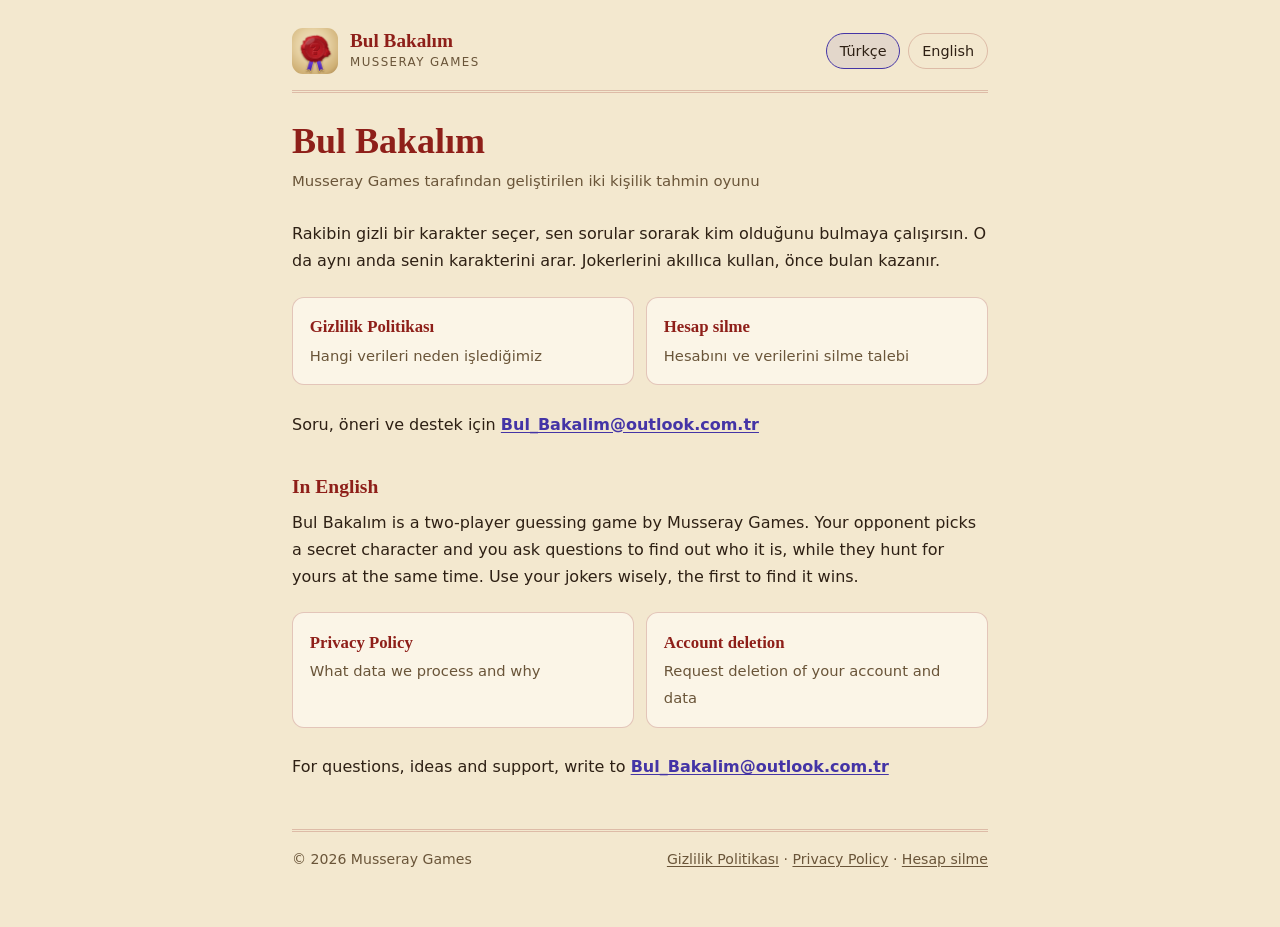
==== index.html @ 180dc4fb "Bul Bakalim sitesi, gizlilik politikasi (TR ve EN), hesap silme sayfasi ve app-ads.txt" ====
<!doctype html>
<html lang="tr">
<head>
<meta charset="utf-8">
<meta name="viewport" content="width=device-width, initial-scale=1">
<title>Bul Bakalım | Musseray Games</title>
<meta name="description" content="Bul Bakalım, Musseray Games tarafından geliştirilen iki kişilik tahmin oyunu. A two-player guessing game by Musseray Games.">
<link rel="icon" href="favicon-32.png" sizes="32x32">
<link rel="apple-touch-icon" href="apple-touch-icon.png">
<link rel="stylesheet" href="style.css">
</head>
<body>
<div class="wrap">
  <header class="top">
    <a class="brand" href="./"><img src="icon-192.png" alt="" width="46" height="46"><span><b>Bul Bakalım</b><small>Musseray Games</small></span></a>
    <nav class="lang" aria-label="Dil / Language"><a href="#tr" aria-current="page">Türkçe</a><a href="#en" hreflang="en">English</a></nav>
  </header>

  <main>
    <section id="tr">
      <h1>Bul Bakalım</h1>
      <p class="meta">Musseray Games tarafından geliştirilen iki kişilik tahmin oyunu</p>
      <p>Rakibin gizli bir karakter seçer, sen sorular sorarak kim olduğunu bulmaya çalışırsın. O da aynı anda senin karakterini arar. Jokerlerini akıllıca kullan, önce bulan kazanır.</p>
      <div class="links">
        <a href="gizlilik.html"><b>Gizlilik Politikası</b><span>Hangi verileri neden işlediğimiz</span></a>
        <a href="hesap-silme.html"><b>Hesap silme</b><span>Hesabını ve verilerini silme talebi</span></a>
      </div>
      <p>Soru, öneri ve destek için <a class="mail" href="mailto:Bul_Bakalim@outlook.com.tr">Bul_Bakalim@outlook.com.tr</a></p>
    </section>

    <section id="en" lang="en">
      <h2>In English</h2>
      <p>Bul Bakalım is a two-player guessing game by Musseray Games. Your opponent picks a secret character and you ask questions to find out who it is, while they hunt for yours at the same time. Use your jokers wisely, the first to find it wins.</p>
      <div class="links">
        <a href="privacy.html"><b>Privacy Policy</b><span>What data we process and why</span></a>
        <a href="hesap-silme.html#en"><b>Account deletion</b><span>Request deletion of your account and data</span></a>
      </div>
      <p>For questions, ideas and support, write to <a class="mail" href="mailto:Bul_Bakalim@outlook.com.tr">Bul_Bakalim@outlook.com.tr</a></p>
    </section>
  </main>

  <footer>
    <span>© 2026 Musseray Games</span>
    <span><a href="gizlilik.html">Gizlilik Politikası</a> · <a href="privacy.html" hreflang="en">Privacy Policy</a> · <a href="hesap-silme.html">Hesap silme</a></span>
  </footer>
</div>
</body>
</html>
---- style.css ----
/* Bul Bakalım / Musseray Games sitesi. Renkler oyun simgesinden (parşömen zemin, kırmızı mühür, lacivert kurdele). */
:root {
  --paper: #f3e8cf;
  --paper-2: #fbf5e7;
  --ink: #2e2014;
  --muted: #6a5539;
  --seal: #8e1f19;
  --ribbon: #4434a6;
  --rule: rgba(142, 31, 25, 0.22);
  --chip: rgba(68, 52, 166, 0.09);
  color-scheme: light;
}
@media (prefers-color-scheme: dark) {
  :root {
    --paper: #18110b;
    --paper-2: #22180f;
    --ink: #f0e4ca;
    --muted: #c3ac88;
    --seal: #f19a86;
    --ribbon: #aea6ff;
    --rule: rgba(241, 154, 134, 0.24);
    --chip: rgba(174, 166, 255, 0.12);
    color-scheme: dark;
  }
}
* { box-sizing: border-box; }
html { -webkit-text-size-adjust: 100%; }
body {
  margin: 0;
  background: var(--paper);
  color: var(--ink);
  font: 16px/1.7 system-ui, -apple-system, "Segoe UI", Roboto, "Helvetica Neue", Arial, sans-serif;
}
.wrap { max-width: 46rem; margin: 0 auto; padding: 1.75rem 1.25rem 3.5rem; }

header.top {
  display: flex; align-items: center; justify-content: space-between; gap: 1rem; flex-wrap: wrap;
  padding-bottom: 1rem; border-bottom: 3px double var(--rule);
}
.brand { display: flex; align-items: center; gap: 0.75rem; text-decoration: none; color: inherit; }
.brand img { width: 46px; height: 46px; border-radius: 11px; display: block; }
.brand b { display: block; font-family: Georgia, "Iowan Old Style", "Palatino Linotype", "Book Antiqua", serif; font-size: 1.2rem; color: var(--seal); line-height: 1.2; }
.brand small { display: block; color: var(--muted); font-size: 0.74rem; letter-spacing: 0.12em; text-transform: uppercase; }
nav.lang { display: flex; gap: 0.5rem; }
nav.lang a {
  padding: 0.3rem 0.8rem; border: 1px solid var(--rule); border-radius: 999px;
  text-decoration: none; color: var(--ink); font-size: 0.9rem;
}
nav.lang a[aria-current="page"] { background: var(--chip); border-color: var(--ribbon); }

h1, h2 { font-family: Georgia, "Iowan Old Style", "Palatino Linotype", "Book Antiqua", serif; color: var(--seal); line-height: 1.25; text-wrap: balance; }
h1 { font-size: clamp(1.7rem, 5vw, 2.25rem); margin: 1.6rem 0 0.35rem; }
h2 { font-size: 1.22rem; margin: 2.3rem 0 0.6rem; }
.meta { color: var(--muted); font-size: 0.93rem; margin: 0 0 1.6rem; }
p { margin: 0 0 1rem; }
a { color: var(--ribbon); text-underline-offset: 2px; }
strong { color: var(--ink); }
.mail { font-weight: 700; overflow-wrap: anywhere; }
.box { background: var(--paper-2); border: 1px solid var(--rule); border-radius: 12px; padding: 1rem 1.15rem; margin: 1.2rem 0; }
.box p:last-child { margin-bottom: 0; }

.links { display: grid; gap: 0.75rem; grid-template-columns: repeat(auto-fit, minmax(14rem, 1fr)); margin: 1.4rem 0 1.6rem; }
.links a {
  display: block; padding: 0.95rem 1.05rem; border: 1px solid var(--rule); border-radius: 12px;
  background: var(--paper-2); text-decoration: none; color: var(--ink);
}
.links a:hover { border-color: var(--ribbon); }
.links a b { display: block; color: var(--seal); font-family: Georgia, "Iowan Old Style", "Palatino Linotype", serif; font-size: 1.05rem; }
.links a span { color: var(--muted); font-size: 0.92rem; }

footer {
  margin-top: 3rem; padding-top: 1rem; border-top: 3px double var(--rule);
  color: var(--muted); font-size: 0.88rem; display: flex; gap: 0.5rem 1.25rem; flex-wrap: wrap; justify-content: space-between;
}
footer a { color: var(--muted); }
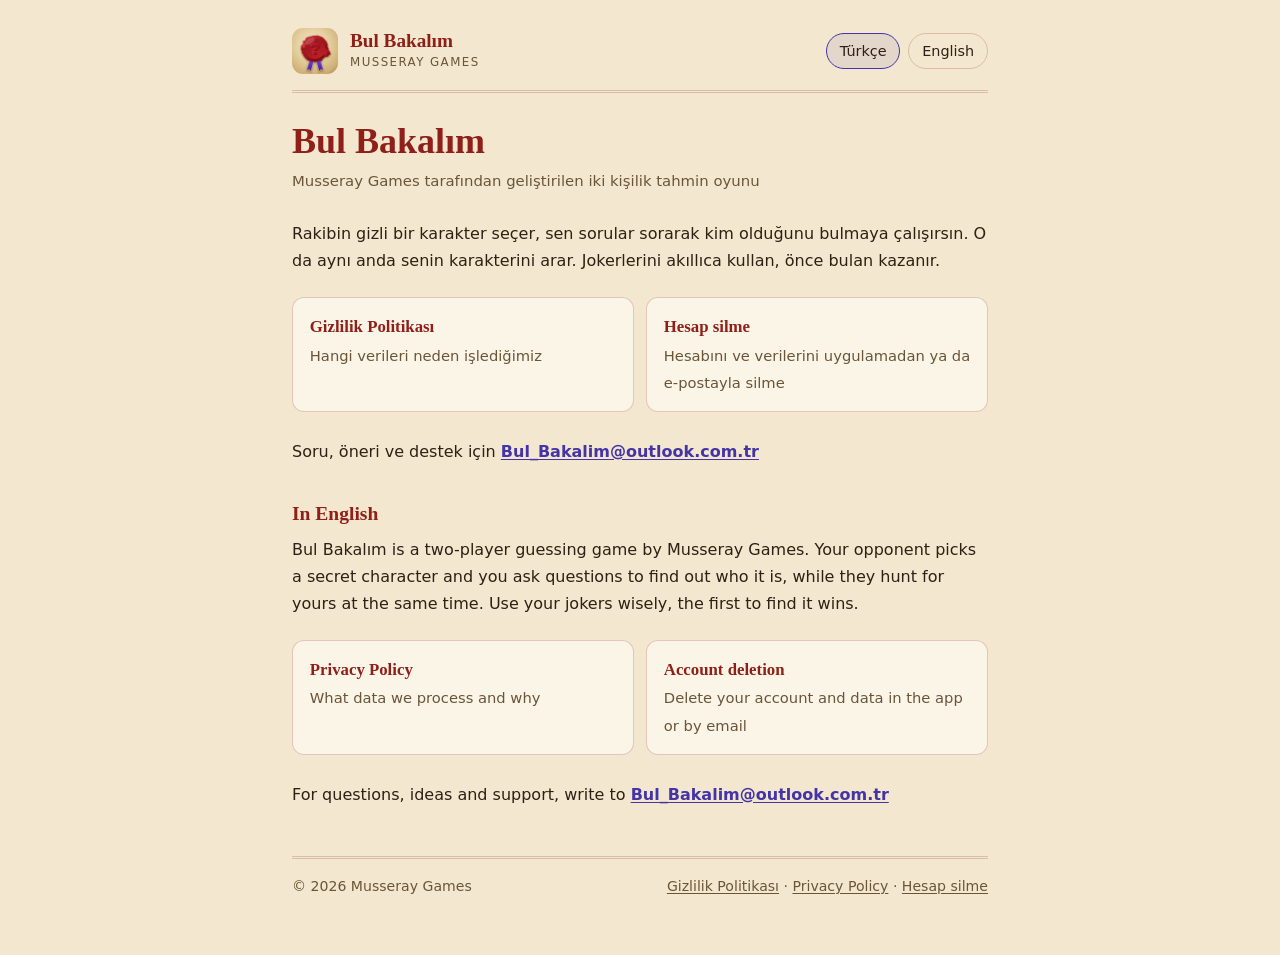
==== commit 8ccba331: "Hesap silme sayfasi uygulama ici silme yolunu anlatiyor Uygulama ici Hesabimi Sil secenegi (mobil re" ====
--- a/index.html
+++ b/index.html
@@ -23,7 +23,7 @@
       <p>Rakibin gizli bir karakter seçer, sen sorular sorarak kim olduğunu bulmaya çalışırsın. O da aynı anda senin karakterini arar. Jokerlerini akıllıca kullan, önce bulan kazanır.</p>
       <div class="links">
         <a href="gizlilik.html"><b>Gizlilik Politikası</b><span>Hangi verileri neden işlediğimiz</span></a>
-        <a href="hesap-silme.html"><b>Hesap silme</b><span>Hesabını ve verilerini silme talebi</span></a>
+        <a href="hesap-silme.html"><b>Hesap silme</b><span>Hesabını ve verilerini uygulamadan ya da e-postayla silme</span></a>
       </div>
       <p>Soru, öneri ve destek için <a class="mail" href="mailto:Bul_Bakalim@outlook.com.tr">Bul_Bakalim@outlook.com.tr</a></p>
     </section>
@@ -33,7 +33,7 @@
       <p>Bul Bakalım is a two-player guessing game by Musseray Games. Your opponent picks a secret character and you ask questions to find out who it is, while they hunt for yours at the same time. Use your jokers wisely, the first to find it wins.</p>
       <div class="links">
         <a href="privacy.html"><b>Privacy Policy</b><span>What data we process and why</span></a>
-        <a href="hesap-silme.html#en"><b>Account deletion</b><span>Request deletion of your account and data</span></a>
+        <a href="hesap-silme.html#en"><b>Account deletion</b><span>Delete your account and data in the app or by email</span></a>
       </div>
       <p>For questions, ideas and support, write to <a class="mail" href="mailto:Bul_Bakalim@outlook.com.tr">Bul_Bakalim@outlook.com.tr</a></p>
     </section>
